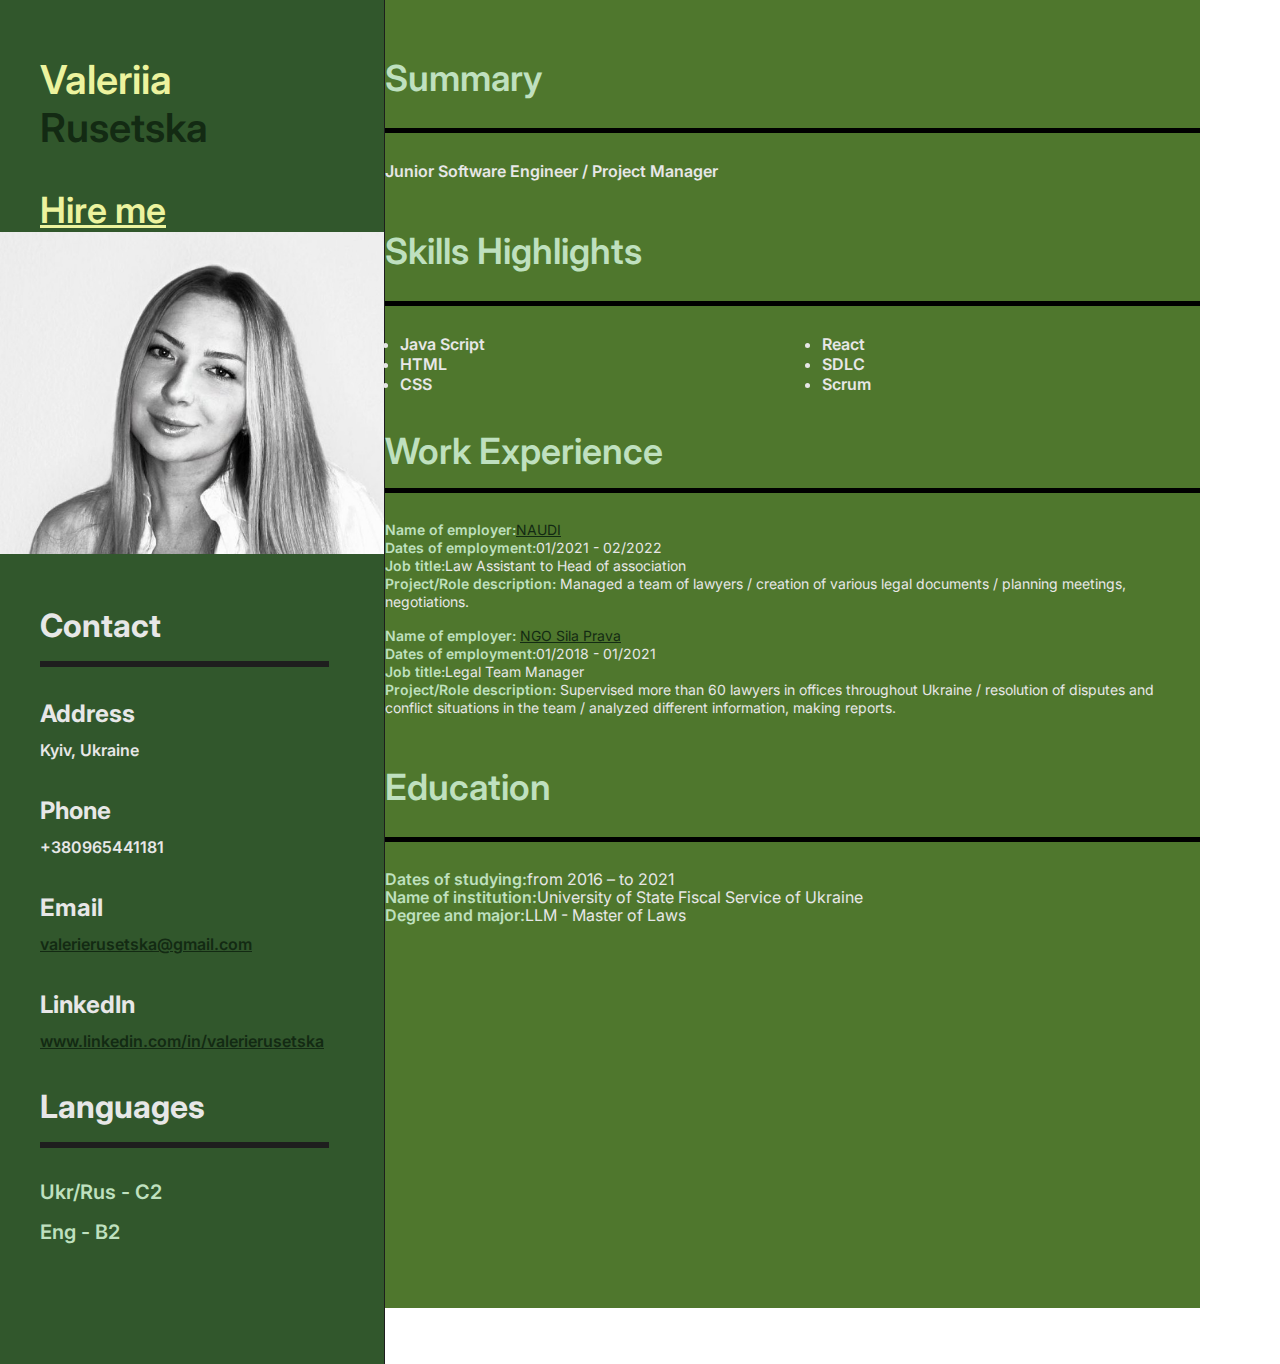
==== CSS_Grid/index.html @ c19965cb "Added new theme" ====
<!DOCTYPE html>
<html lang="en">

<head>
    <meta charset="UTF-8">
    <meta http-equiv="X-UA-Compatible" content="IE=edge">
    <meta name="viewport" content="width=device-width, initial-scale=1.0">
    <title>CV</title>
    <link rel="stylesheet" href="./styles.css">
    <link rel="stylesheet" href="./my-theme.css">
    <link rel="preconnect" href="https://fonts.googleapis.com">
    <link rel="preconnect" href="https://fonts.gstatic.com" crossorigin>
    <link href="https://fonts.googleapis.com/css2?family=Inter:wght@400;600&display=swap" rel="stylesheet">
</head>

<!--Зараз пiдключена моя тема-->
<body class="my-theme">
    <main class="main">
        <section class="fixed-position">
            <div class="personal-info">
                <div class="name padding-left">
                    Valeriia <p class="surname">Rusetska</p>
                </div>
                <div class="padding-left">
                    <a href="./hire-me.html" class="link-HireMe">Hire me</a>
                </div>
                <div class="main-photo">
                    <img src="./photo.jpg" alt="main photo">
                </div>
                <div class="contact padding-left">
                    <h2 class="title_personalInfo">
                        Contact
                    </h2>
                    <div class="content-contact">
                        <div class="content-contact-container">
                            <h3 class="title-content-contact">Address</h1>
                                <p class="text-content-contact">Kyiv, Ukraine</p>
                        </div>
                        <div class="content-contact-container">
                            <h3 class="title-content-contact">Phone</h1>
                                <p class="text-content-contact">+380965441181</p>
                        </div>
                        <div class="content-contact-container">
                            <h3 class="title-content-contact">Email</h1>
                                <a href="mailto: valerierusetska@gmail.com"
                                    class="text-content-contact link">valerierusetska@gmail.com</a>
                        </div>
                        <div class="content-contact-container">
                            <h3 class="title-content-contact">LinkedIn</h1>
                                <a href="https://www.linkedin.com/in/valerierusetska/"
                                    class="text-content-contact link">www.linkedin.com/in/valerierusetska</a>
                        </div>
                    </div>
                </div>
                <div class="languages padding-left">
                    <h2 class="title_personalInfo">
                        Languages
                    </h2>
                    <div class="content-languages">
                        <p class="text-content-languages">Ukr/Rus - C2</p>
                        <p class="text-content-languages">Eng - B2</p>
                    </div>
                </div>
            </div>
        </section>
        <section class="work-info">
            <div class="summary flexGap">
                <h2 class="title-workInfo">Summary</h2>
                <p class="text-workInfo">Junior Software Engineer / Project Manager</p>
            </div>
            <div class="skills flexGap">
                <h2 class="title-workInfo">Skills Highlights</h2>
                <div class="skills-list text-workInfo">
                    <ul class="skills-list-container">
                        <li>Java Script</li>
                        <li>HTML</li>
                        <li>CSS</li>
                    </ul>
                    <ul class="skills-list-container">
                        <li>React</li>
                        <li>SDLC</li>
                        <li>Scrum</li>
                    </ul>
                </div>
            </div>
            <div class="experience flexGap">
                <h2 class="title-workInfo">Work Experience</h2>
                <div class="content-experience">
                    <p class="text-content-experience small-text"><span class="boldText text-content-experience">Name of
                        employer:</span><a href="https://naudi.org.ua/en/" class="link">NAUDI</a> <br />
                    <span class="boldText text-content-experience">Dates of employment:</span>01/2021 -
                    02/2022<br />
                    <span class="boldText text-content-experience">Job title:</span>Law Assistant to Head of
                    association<br />
                    <span class="boldText text-content-experience">Project/Role description:</span> Managed a team
                    of lawyers / creation of various legal documents / planning meetings, negotiations.
                </p>
                <p class="text-content-experience small-text"><span class="boldText text-content-experience">Name of
                        employer:</span> <a href="https://sila-prava.org/uk/" class="link">NGO Sila Prava</a> <br />
                    <span class="boldText text-content-experience">Dates of employment:</span>01/2018 -
                    01/2021<br />
                    <span class="boldText text-content-experience">Job title:</span>Legal Team Manager <br />
                    <span class="boldText text-content-experience">Project/Role description:</span> Supervised more
                    than 60 lawyers in offices throughout Ukraine / resolution of disputes and conflict situations
                    in the team / analyzed different information, making reports.
                    </p>
                </div>
            </div>
            <div class="education flexGap">
                <h2 class="title-workInfo">Education</h2>
                <p class="small-text text-education"><span class="boldText text-education">Dates of studying:</span>from
                    2016 – to 2021 <br />
                    <span class="boldText text-education">Name of institution:</span>University of State Fiscal Service
                    of Ukraine <br />
                    <span class="boldText text-education">Degree and major:</span>LLM - Master of Laws <br />
                </p>
            </div>
        </section>
    </main>

</body>

</html>
---- CSS_Grid/styles.css ----
:root{
    /*border*/
    --border-primary: 1px #1E1E1E solid;
    --border-aside: 6px solid #1E1E1E;
    --border-main: 5px solid #000000;
    /*font*/
    --font-weight-bold: 600;
    --font-weight-regular: 400;
    --font-size-xxsmall: 14px;
    --font-size-xsmall: 16px;
    --font-size-small: 20px;
    --font-size-medium: 24px;
    --font-size-large: 32px;
    --font-size-xlarge: 36px;
    --font-size-xxlarge:40px;
    /*text*/
    --line-height-main: 48px;
    --line-height-small: 18px;
    /**/
    --padding-bottom-aside: 36px;
    --margin-text-default: 0;
    --space-main: 4px;
}

.main-theme{
    /*backgrounds*/
    --background-color-aside:#86A3B4;
    --background-color-main: #fff;

    /*text*/
    --color-aside-primary: #fff;
    --color-aside-secondary: #1C2E8C;
    --color-light: #263036;
    --color-main: #1E1E1E;
}

*{
    margin: 0;
    padding: 0;
}

.main{
    width: 100vw;
    font-family: 'Inter', sans-serif;
    display: grid;
    grid-template-columns: 385px 815px;
}

/*.fixed-position{
    font-weight: var(--font-weight-bold);
    background-color: var(--background-color-aside);
}*/

@media screen and (max-width: 550px) {
    .main{
        display: flex;
        flex-direction: column;
        border: none;
    }
    .work-info{
        width: 100%;
    }

    .personal-info{
        width: 100%;
    }
}

@media screen and (min-width: 550px) {
    .personal-info{
        border-right: var(--border-primary);
    }
}

.personal-info{
    padding-top: calc(var(--space-main) * 14);
    font-weight: var(--font-weight-bold);
    background-color: var(--background-color-aside);
    height: 100%;
}

.padding-left{
    padding-left: calc(var(--space-main) * 10);
}

.padding-workInfo{
    padding: 0 calc(var(--space-main) * 10); 
}

.name{
    font-size: var(--font-size-xxlarge);
    color: var(--color-aside-primary);
    line-height: var(--line-height-main);
    padding-bottom: var(--padding-bottom-aside);
}

.surname{
    color: var(--color-aside-secondary);
    margin: var(--margin-text-default);
}

.link-HireMe{
    font-size: var(--font-size-xlarge);
    color: var(--color-aside-primary);
}

.link-HireMe:visited{
    color: var(--color-aside-secondary);
}

.link-HireMe:hover{
    text-decoration: none;
}

.main-photo img{
    width: 100%;
}

.contact{
    color: var(--color-light);
    padding-top: calc(var(--space-main) * 12);
    padding-bottom: var(--padding-bottom-aside);
}

.title_personalInfo{
    font-size: var(--font-size-large);
    border-bottom: var(--border-aside);
    width: 289px;
    padding-bottom: calc(var(--space-main) * 4);
    margin: var(--margin-text-default);
    color: var(--color-light);
}

.content-contact{
    display: flex;
    flex-direction: column;
    gap: calc(var(--space-main) * 9);
    padding-top: calc(var(--space-main) * 8);
}

.content-contact-container{
    display: flex;
    flex-direction: column;
    gap: calc(var(--space-main) * 3);
}

.title-content-contact{
    margin: var(--margin-text-default);
    font-size: var(--font-size-medium);
}

.text-content-contact{
    font-size: var(--font-size-xsmall);
    margin: var(--margin-text-default);
}

.link{
    color: var(--color-aside-secondary);
}

.content-languages{
    display: flex;
    flex-direction: column;
    gap: calc(var(--space-main) * 4);
    padding-top: calc(var(--space-main) * 8);
    padding-bottom: calc(var(--space-main)*16);
}

.text-content-languages{
    margin: var(--margin-text-default);
    font-size: var(--font-size-small);
    color: var(--color-main);
}

.work-info{
    background-color: var(--background-color-main);
    display: flex;
    flex-direction: column;
    gap: calc(var(--space-main) * 12);
}

.title-workInfo{
    padding-right: calc(var(--space-main)*25);
    font-weight: var(--font-weight-bold);
    font-size: var(--font-size-xlarge);
    color: var(--color-main);
    border-bottom: var(--border-main);
    padding-bottom: calc(var(--space-main) * 7);
    margin: var(--margin-text-default);
}

.text-workInfo{
    margin: var(--margin-text-default);
    color: var(--color-light);
    font-weight: var(--font-weight-bold);
    font-size: var(--font-size-xsmall);
}

.flexGap{
    display: flex;
    flex-direction: column;
    gap: calc(var(--space-main) * 7);
}

.summary{
    padding-top: calc(var(--space-main) * 14) ;
}

.skills-list{
    display: flex;
    flex-direction: row;
    gap: calc(var(--space-main) * 7);
}

.skills-list-container{
    width: 50%;
    padding-left: 15px;
}

.experience{
    font-size: var(--font-size-xxsmall);
    line-height: var(--line-height-small);
}

.content-experience{
    display: flex;
    flex-direction: column;
    gap: calc(var(--space-main) * 4);
}

.small-text{
    font-weight: var(--font-weight-regular);
    color: var(--color-light);
}

.boldText{
    font-weight: var(--font-weight-bold);
    color: var(--color-main);
}

.education{
    padding-bottom: calc(var(--space-main) * 10) ;
}

.text-education{
    font-size: var(--font-size-xsmall);
    line-height: var(--line-height-small);
}

/*Hireme styles*/

.HireMe-main{
    max-width: 1024px;
    font-family: 'IBM Plex Sans', sans-serif;
    height: 708px;
    position: absolute;
    left: 50%;
    top: 50%;
    transform: translate(-50%, -50%);
}

input,
textarea,
select{
    appearance: none;
    background-color: transparent;
    margin: 0;
    padding: 0;
    border: none;
}

.table-HireMe{
    border-spacing: 0px;
    border-collapse: collapse;
}

.table-HireMe td,
.table-HireMe th{
    border: 1px #000 solid;
    padding: 10px 10px;
    text-align: center;
}

.table-HireMe th{
    font-weight: bold;
}

.fieldset-HireMeInfo{
    display: flex;
    flex-direction: column;
    gap: 20px;
    font-weight: 400;
    font-size: 16px;
    color: #6F7482;
    letter-spacing: 0.01em;
}

legend{
    color: #000;
}

.fieldset-HireMeInfo div{
    display: flex;
    flex-direction: column;
    gap: 2px;
}

.form-field{
    background-color: #F8FAFC;
    border-radius: 4px;
    width: 460px;
    border: none;
    padding: 12px 12px;
}

.form-field{
    color: #3B4256;
    font-weight: 400;
    font-size: 16px;
    line-height: 150%;
    border: none;
    outline: none;
}

.form-field.email-input,
.form-field.WorkType{
    letter-spacing: 0.01em;
}

.form-field.WorkType{
    width: 484px;
}

.form-field:focus{
    border: 1px solid #0048D9;
}

.email-input:invalid{
    border: 1px solid #ED0131;
}

.email-input:valid{
    border:1px solid #0E6245;
}

.error,
.success{
    display: none;
    font-size: 12px;
    margin: 0 0;
    padding-top: 2px;
}

.error{
    color: #ED0131;
}

.email-input:invalid + .error{
    display: block;
}

.email-input:valid + .success{
    display: block;
}

.red-symbol{
    color: red;
}


.form-field::placeholder{
    color: #B8BCCA;
}

.description-textarea{
    min-height: 140px;
}

.WorkType{
    background: url(./mdi_arrow_drop_down.svg) no-repeat center right 24px;
    background-color: #F8FAFC;
}

.HireMeButton{
    padding: 12px 16px;
    border-radius: 6px;
    color: #FFFFFF;
    font-weight: 500;
    font-size: 18px;
    cursor: pointer;
}

.HireMeButton:enabled{
    background-color: #0048D9;
}

.HireMeButton:hover{
    background-color: #002266;
}

.HireMeButton:disabled{
    background-color: #84a9f3;
}
---- CSS_Grid/my-theme.css ----
.my-theme{
    /*backgrounds*/
    --background-color-aside:#31572C;
    --background-color-main: #4F772D;

    /*text*/
    --color-aside-primary: #ECF39E;
    --color-aside-secondary: #132A13;
    --color-light: #e7e7e7;
    --color-main: #bfe0bf;
}
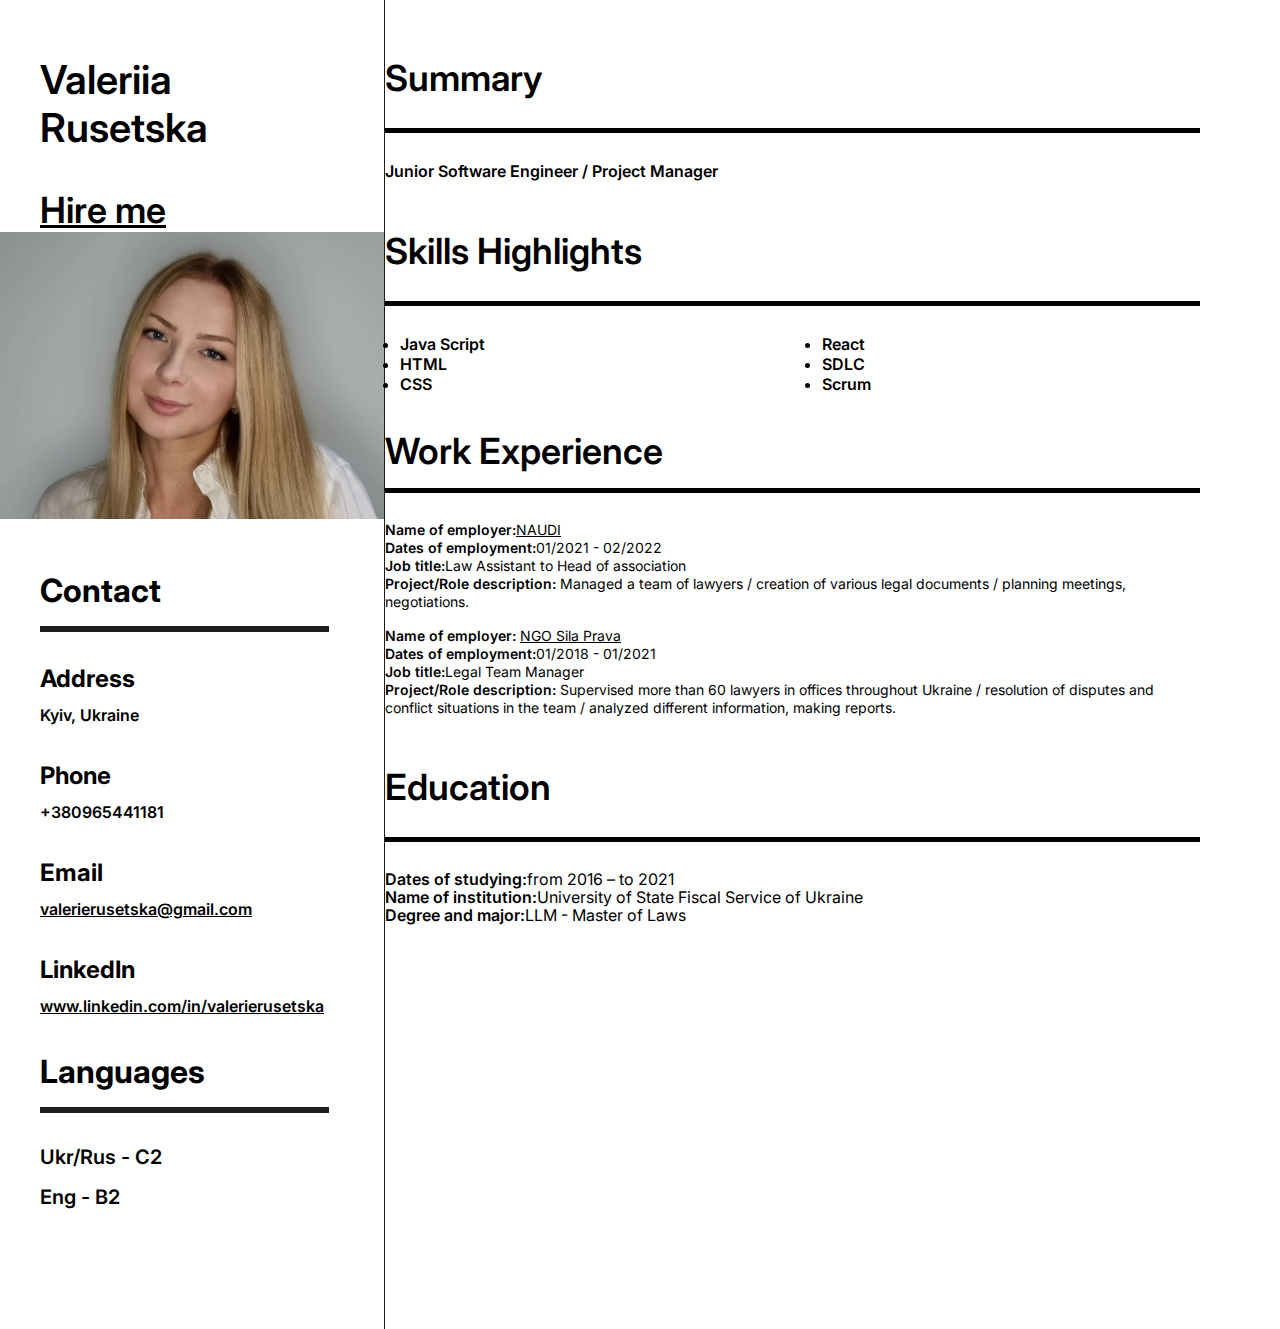
==== commit 00db75fe: "Position has added" ====
--- a/CSS_Grid/index.html
+++ b/CSS_Grid/index.html
@@ -7,14 +7,12 @@
     <meta name="viewport" content="width=device-width, initial-scale=1.0">
     <title>CV</title>
     <link rel="stylesheet" href="./styles.css">
-    <link rel="stylesheet" href="./my-theme.css">
     <link rel="preconnect" href="https://fonts.googleapis.com">
     <link rel="preconnect" href="https://fonts.gstatic.com" crossorigin>
     <link href="https://fonts.googleapis.com/css2?family=Inter:wght@400;600&display=swap" rel="stylesheet">
 </head>
 
-<!--Зараз пiдключена моя тема-->
-<body class="my-theme">
+<body>
     <main class="main">
         <section class="fixed-position">
             <div class="personal-info">
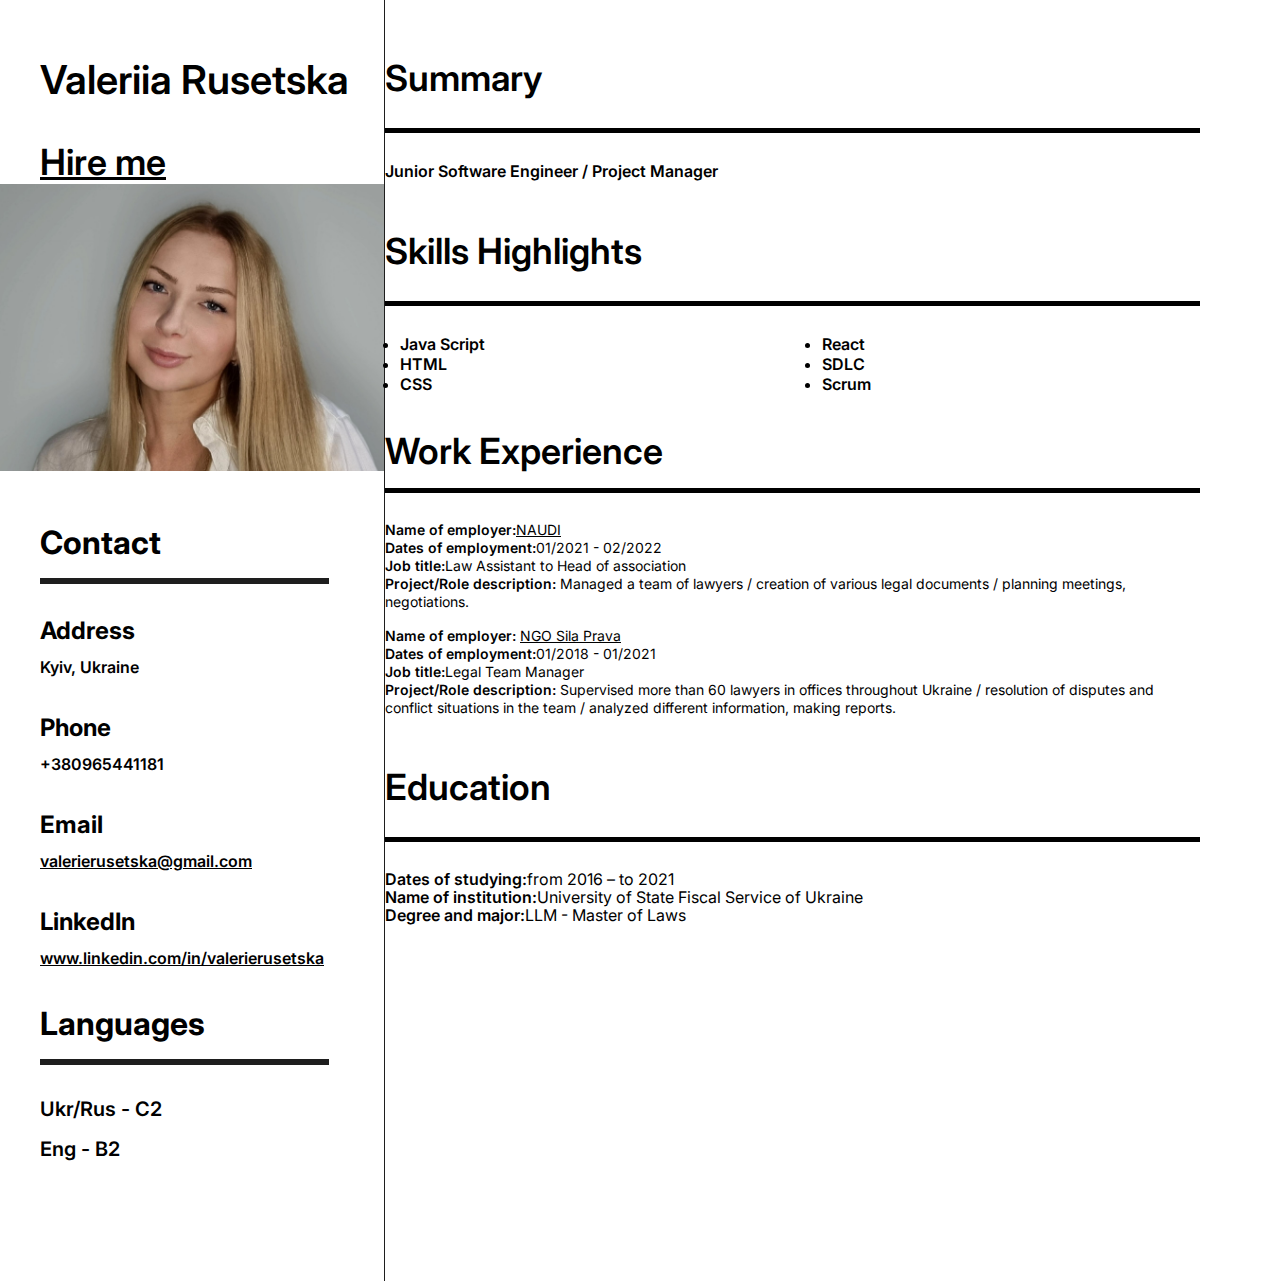
==== commit 4960f2c4: "Styles for HireMe have added" ====
--- a/CSS_Grid/index.html
+++ b/CSS_Grid/index.html
@@ -1,6 +1,5 @@
 <!DOCTYPE html>
 <html lang="en">
-
 <head>
     <meta charset="UTF-8">
     <meta http-equiv="X-UA-Compatible" content="IE=edge">
@@ -11,53 +10,48 @@
     <link rel="preconnect" href="https://fonts.gstatic.com" crossorigin>
     <link href="https://fonts.googleapis.com/css2?family=Inter:wght@400;600&display=swap" rel="stylesheet">
 </head>
-
 <body>
     <main class="main">
-        <section class="fixed-position">
-            <div class="personal-info">
-                <div class="name padding-left">
-                    Valeriia <p class="surname">Rusetska</p>
-                </div>
-                <div class="padding-left">
-                    <a href="./hire-me.html" class="link-HireMe">Hire me</a>
-                </div>
-                <div class="main-photo">
-                    <img src="./photo.jpg" alt="main photo">
-                </div>
-                <div class="contact padding-left">
-                    <h2 class="title_personalInfo">
-                        Contact
-                    </h2>
-                    <div class="content-contact">
-                        <div class="content-contact-container">
-                            <h3 class="title-content-contact">Address</h1>
-                                <p class="text-content-contact">Kyiv, Ukraine</p>
-                        </div>
-                        <div class="content-contact-container">
-                            <h3 class="title-content-contact">Phone</h1>
-                                <p class="text-content-contact">+380965441181</p>
-                        </div>
-                        <div class="content-contact-container">
-                            <h3 class="title-content-contact">Email</h1>
-                                <a href="mailto: valerierusetska@gmail.com"
-                                    class="text-content-contact link">valerierusetska@gmail.com</a>
-                        </div>
-                        <div class="content-contact-container">
-                            <h3 class="title-content-contact">LinkedIn</h1>
-                                <a href="https://www.linkedin.com/in/valerierusetska/"
-                                    class="text-content-contact link">www.linkedin.com/in/valerierusetska</a>
-                        </div>
+        <section class="personal-info">
+            <div class="name padding-left">
+                Valeriia <span class="surname">Rusetska</span>
+            </div>
+            <div class="padding-left">
+                <a href="./HireMe.html" class="link-HireMe">Hire me</a>
+            </div>
+            <div class="main-photo">
+                <img src="./photo.jpg" alt="main photo">
+            </div>
+            <div class="contact padding-left">
+                <h2 class="title_personalInfo">
+                    Contact
+                </h2>
+                <div class="content-contact">
+                    <div class="content-contact-container">
+                        <h3 class="title-content-contact">Address</h1>
+                        <p class="text-content-contact">Kyiv, Ukraine</p>
+                    </div>
+                    <div class="content-contact-container">
+                        <h3 class="title-content-contact">Phone</h1>
+                        <p class="text-content-contact">+380965441181</p>
+                    </div>
+                    <div class="content-contact-container">
+                        <h3 class="title-content-contact">Email</h1>
+                        <a href="mailto: valerierusetska@gmail.com" class="text-content-contact link">valerierusetska@gmail.com</a>
+                    </div>
+                    <div class="content-contact-container">
+                        <h3 class="title-content-contact">LinkedIn</h1>
+                        <a href="https://www.linkedin.com/in/valerierusetska/" class="text-content-contact link">www.linkedin.com/in/valerierusetska</a>
                     </div>
                 </div>
-                <div class="languages padding-left">
-                    <h2 class="title_personalInfo">
-                        Languages
-                    </h2>
-                    <div class="content-languages">
-                        <p class="text-content-languages">Ukr/Rus - C2</p>
-                        <p class="text-content-languages">Eng - B2</p>
-                    </div>
+            </div>
+            <div class="languages padding-left">
+                <h2 class="title_personalInfo">
+                    Languages
+                </h2>
+                <div class="content-languages">
+                    <p class="text-content-languages">Ukr/Rus - C2</p>
+                    <p class="text-content-languages">Eng - B2</p>
                 </div>
             </div>
         </section>
@@ -84,38 +78,27 @@
             <div class="experience flexGap">
                 <h2 class="title-workInfo">Work Experience</h2>
                 <div class="content-experience">
-                    <p class="text-content-experience small-text"><span class="boldText text-content-experience">Name of
-                        employer:</span><a href="https://naudi.org.ua/en/" class="link">NAUDI</a> <br />
-                    <span class="boldText text-content-experience">Dates of employment:</span>01/2021 -
-                    02/2022<br />
-                    <span class="boldText text-content-experience">Job title:</span>Law Assistant to Head of
-                    association<br />
-                    <span class="boldText text-content-experience">Project/Role description:</span> Managed a team
-                    of lawyers / creation of various legal documents / planning meetings, negotiations.
-                </p>
-                <p class="text-content-experience small-text"><span class="boldText text-content-experience">Name of
-                        employer:</span> <a href="https://sila-prava.org/uk/" class="link">NGO Sila Prava</a> <br />
-                    <span class="boldText text-content-experience">Dates of employment:</span>01/2018 -
-                    01/2021<br />
-                    <span class="boldText text-content-experience">Job title:</span>Legal Team Manager <br />
-                    <span class="boldText text-content-experience">Project/Role description:</span> Supervised more
-                    than 60 lawyers in offices throughout Ukraine / resolution of disputes and conflict situations
-                    in the team / analyzed different information, making reports.
+                    <p class="text-content-experience small-text"><span class="boldText text-content-experience">Name of employer:</span><a href="https://naudi.org.ua/en/" class="link">NAUDI</a> <br/>
+                        <span class="boldText text-content-experience">Dates of employment:</span>01/2021 - 02/2022<br/>
+                        <span class="boldText text-content-experience">Job title:</span>Law Assistant to Head of association<br/>
+                        <span class="boldText text-content-experience">Project/Role description:</span> Managed a team of lawyers / creation of various legal documents / planning meetings, negotiations.
+                    </p>
+                    <p class="text-content-experience small-text"><span class="boldText text-content-experience">Name of employer:</span> <a href="https://sila-prava.org/uk/"  class="link">NGO Sila Prava</a> <br/>
+                        <span class="boldText text-content-experience">Dates of employment:</span>01/2018 - 01/2021<br/>
+                        <span class="boldText text-content-experience">Job title:</span>Legal Team Manager <br/>
+                        <span class="boldText text-content-experience">Project/Role description:</span> Supervised more than 60 lawyers in offices throughout Ukraine / resolution of disputes and conflict situations in the team / analyzed different information, making reports.
                     </p>
                 </div>
             </div>
             <div class="education flexGap">
                 <h2 class="title-workInfo">Education</h2>
-                <p class="small-text text-education"><span class="boldText text-education">Dates of studying:</span>from
-                    2016 – to 2021 <br />
-                    <span class="boldText text-education">Name of institution:</span>University of State Fiscal Service
-                    of Ukraine <br />
-                    <span class="boldText text-education">Degree and major:</span>LLM - Master of Laws <br />
-                </p>
+                    <p class="small-text text-education"><span class="boldText text-education">Dates of studying:</span>from 2016 – to 2021 <br/>
+                        <span class="boldText text-education">Name of institution:</span>University of State Fiscal Service of Ukraine <br/>
+                        <span class="boldText text-education">Degree and major:</span>LLM - Master of Laws <br/>
+                    </p>
             </div>
         </section>
     </main>
-
+    
 </body>
-
 </html>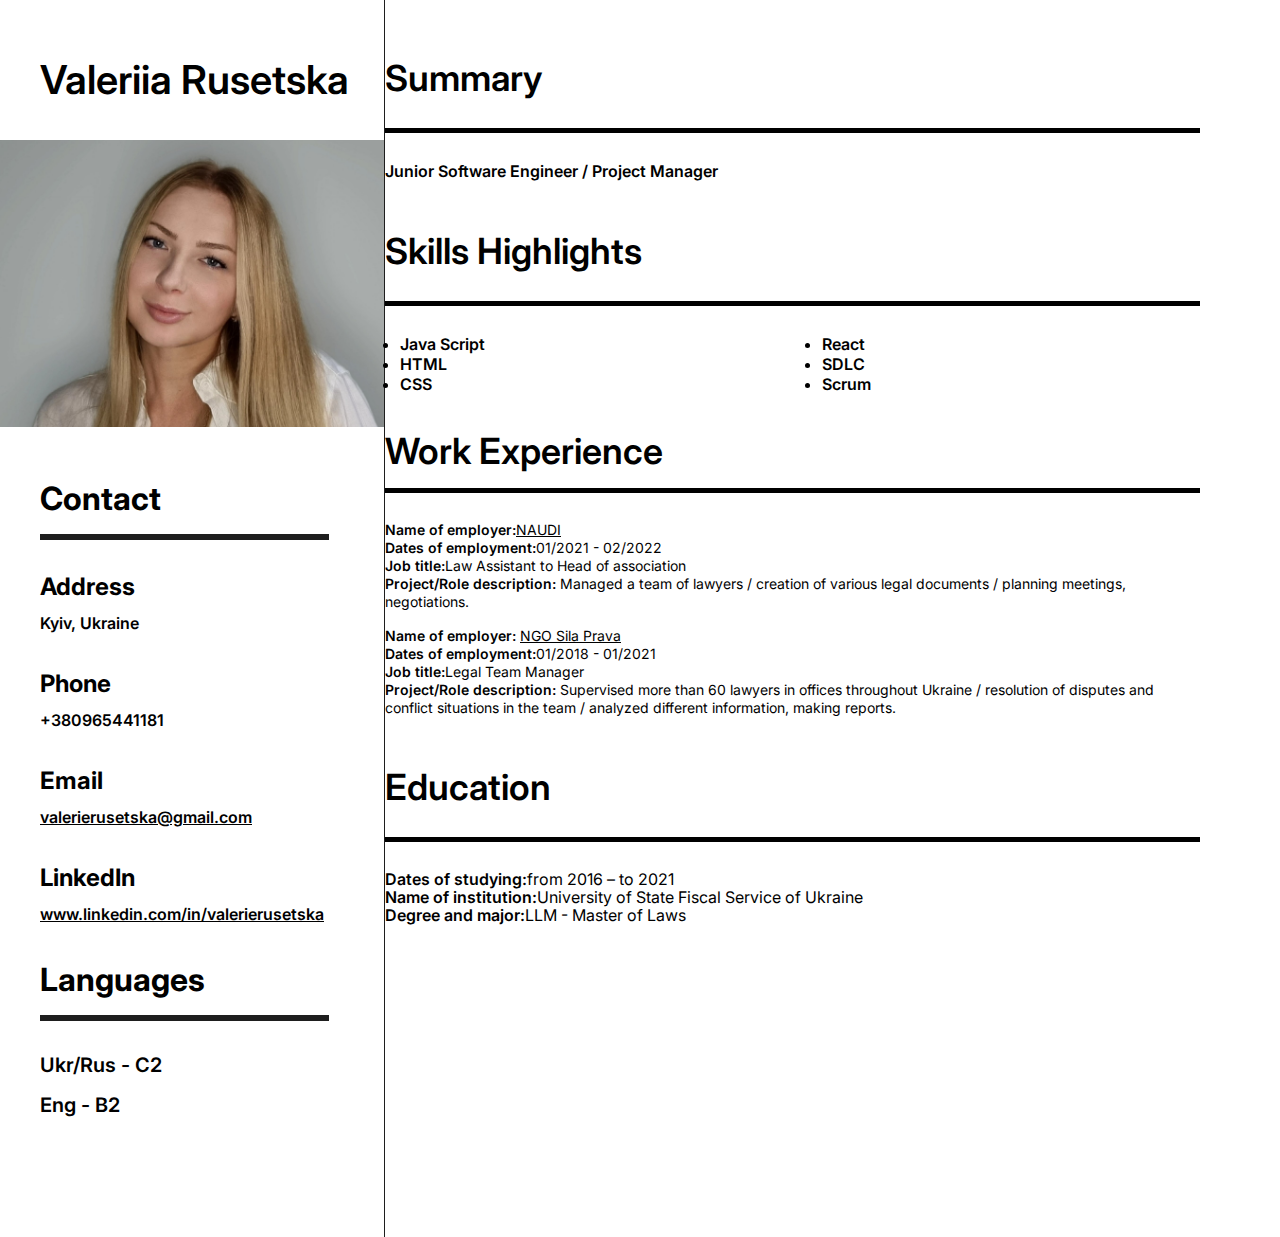
==== commit 0489a5c3: "Second commit" ====
--- a/CSS_Grid/index.html
+++ b/CSS_Grid/index.html
@@ -15,9 +15,6 @@
         <section class="personal-info">
             <div class="name padding-left">
                 Valeriia <span class="surname">Rusetska</span>
-            </div>
-            <div class="padding-left">
-                <a href="./HireMe.html" class="link-HireMe">Hire me</a>
             </div>
             <div class="main-photo">
                 <img src="./photo.jpg" alt="main photo">
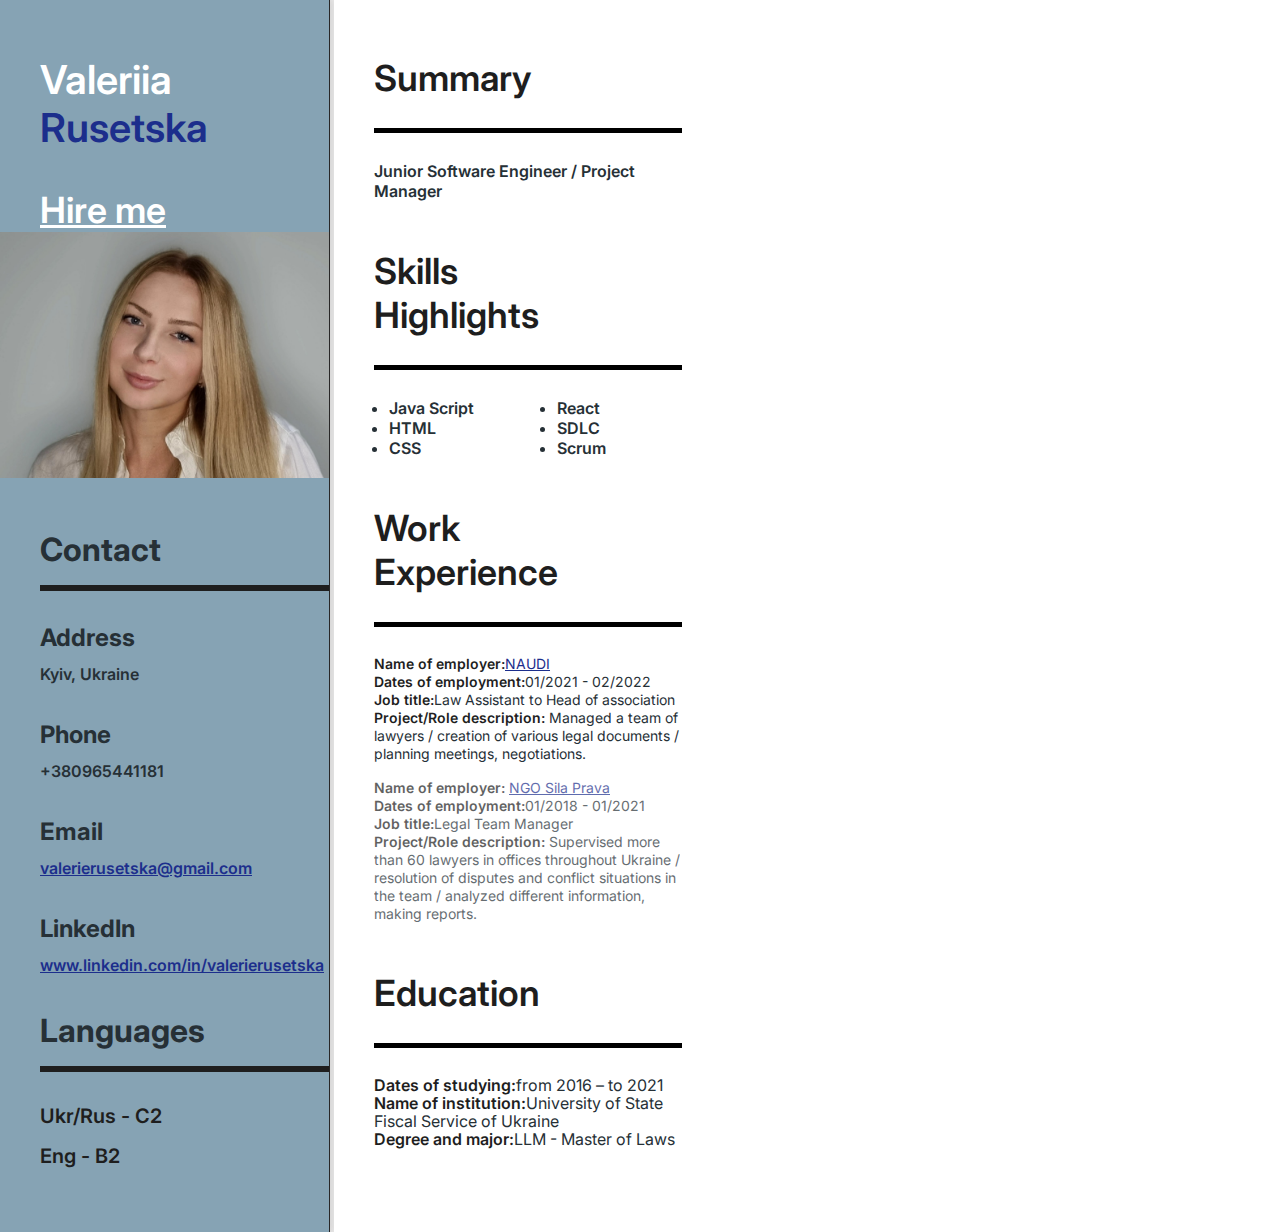
==== commit 2d5ab4be: "Shadow has added" ====
--- a/CSS_Grid/index.html
+++ b/CSS_Grid/index.html
@@ -1,63 +1,73 @@
 <!DOCTYPE html>
 <html lang="en">
+
 <head>
     <meta charset="UTF-8">
     <meta http-equiv="X-UA-Compatible" content="IE=edge">
     <meta name="viewport" content="width=device-width, initial-scale=1.0">
     <title>CV</title>
     <link rel="stylesheet" href="./styles.css">
+    <link rel="stylesheet" href="./my-theme.css">
     <link rel="preconnect" href="https://fonts.googleapis.com">
     <link rel="preconnect" href="https://fonts.gstatic.com" crossorigin>
     <link href="https://fonts.googleapis.com/css2?family=Inter:wght@400;600&display=swap" rel="stylesheet">
 </head>
-<body>
+
+<body class="main-theme">
     <main class="main">
         <section class="personal-info">
-            <div class="name padding-left">
-                Valeriia <span class="surname">Rusetska</span>
-            </div>
-            <div class="main-photo">
-                <img src="./photo.jpg" alt="main photo">
-            </div>
-            <div class="contact padding-left">
-                <h2 class="title_personalInfo">
-                    Contact
-                </h2>
-                <div class="content-contact">
-                    <div class="content-contact-container">
-                        <h3 class="title-content-contact">Address</h1>
-                        <p class="text-content-contact">Kyiv, Ukraine</p>
-                    </div>
-                    <div class="content-contact-container">
-                        <h3 class="title-content-contact">Phone</h1>
-                        <p class="text-content-contact">+380965441181</p>
-                    </div>
-                    <div class="content-contact-container">
-                        <h3 class="title-content-contact">Email</h1>
-                        <a href="mailto: valerierusetska@gmail.com" class="text-content-contact link">valerierusetska@gmail.com</a>
-                    </div>
-                    <div class="content-contact-container">
-                        <h3 class="title-content-contact">LinkedIn</h1>
-                        <a href="https://www.linkedin.com/in/valerierusetska/" class="text-content-contact link">www.linkedin.com/in/valerierusetska</a>
+            <div class="box-shadow">
+                <div class="name padding-left">
+                    Valeriia <p class="surname">Rusetska</p>
+                </div>
+                <div class="padding-left">
+                    <a href="./hire-me.html" class="link-HireMe">Hire me</a>
+                </div>
+                <div class="main-photo">
+                    <img src="./photo.jpg" alt="main photo" class="image-main-photo">
+                </div>
+                <div class="contact padding-left">
+                    <h2 class="title_personalInfo">
+                        Contact
+                    </h2>
+                    <div class="content-contact">
+                        <div class="content-contact-container">
+                            <h3 class="title-content-contact">Address</h1>
+                                <p class="text-content-contact">Kyiv, Ukraine</p>
+                        </div>
+                        <div class="content-contact-container">
+                            <h3 class="title-content-contact">Phone</h1>
+                                <p class="text-content-contact">+380965441181</p>
+                        </div>
+                        <div class="content-contact-container">
+                            <h3 class="title-content-contact">Email</h1>
+                                <a href="mailto: valerierusetska@gmail.com"
+                                    class="text-content-contact link">valerierusetska@gmail.com</a>
+                        </div>
+                        <div class="content-contact-container">
+                            <h3 class="title-content-contact">LinkedIn</h1>
+                                <a href="https://www.linkedin.com/in/valerierusetska/"
+                                    class="text-content-contact link">www.linkedin.com/in/valerierusetska</a>
+                        </div>
                     </div>
                 </div>
-            </div>
-            <div class="languages padding-left">
-                <h2 class="title_personalInfo">
-                    Languages
-                </h2>
-                <div class="content-languages">
-                    <p class="text-content-languages">Ukr/Rus - C2</p>
-                    <p class="text-content-languages">Eng - B2</p>
+                <div class="languages padding-left">
+                    <h2 class="title_personalInfo">
+                        Languages
+                    </h2>
+                    <div class="content-languages">
+                        <p class="text-content-languages">Ukr/Rus - C2</p>
+                        <p class="text-content-languages">Eng - B2</p>
+                    </div>
                 </div>
             </div>
         </section>
         <section class="work-info">
-            <div class="summary flexGap">
+            <div class="summary flexGap padding-workInfo">
                 <h2 class="title-workInfo">Summary</h2>
                 <p class="text-workInfo">Junior Software Engineer / Project Manager</p>
             </div>
-            <div class="skills flexGap">
+            <div class="skills flexGap padding-workInfo">
                 <h2 class="title-workInfo">Skills Highlights</h2>
                 <div class="skills-list text-workInfo">
                     <ul class="skills-list-container">
@@ -72,30 +82,42 @@
                     </ul>
                 </div>
             </div>
-            <div class="experience flexGap">
+
+            <div class="experience flexGap padding-workInfo">
                 <h2 class="title-workInfo">Work Experience</h2>
                 <div class="content-experience">
-                    <p class="text-content-experience small-text"><span class="boldText text-content-experience">Name of employer:</span><a href="https://naudi.org.ua/en/" class="link">NAUDI</a> <br/>
-                        <span class="boldText text-content-experience">Dates of employment:</span>01/2021 - 02/2022<br/>
-                        <span class="boldText text-content-experience">Job title:</span>Law Assistant to Head of association<br/>
-                        <span class="boldText text-content-experience">Project/Role description:</span> Managed a team of lawyers / creation of various legal documents / planning meetings, negotiations.
+                    <p class="text-content-experience small-text"><span class="boldText text-content-experience">Name of
+                            employer:</span><a href="https://naudi.org.ua/en/" class="link">NAUDI</a> <br />
+                        <span class="boldText text-content-experience">Dates of employment:</span>01/2021 -
+                        02/2022<br />
+                        <span class="boldText text-content-experience">Job title:</span>Law Assistant to Head of
+                        association<br />
+                        <span class="boldText text-content-experience">Project/Role description:</span> Managed a team
+                        of lawyers / creation of various legal documents / planning meetings, negotiations.
                     </p>
-                    <p class="text-content-experience small-text"><span class="boldText text-content-experience">Name of employer:</span> <a href="https://sila-prava.org/uk/"  class="link">NGO Sila Prava</a> <br/>
-                        <span class="boldText text-content-experience">Dates of employment:</span>01/2018 - 01/2021<br/>
-                        <span class="boldText text-content-experience">Job title:</span>Legal Team Manager <br/>
-                        <span class="boldText text-content-experience">Project/Role description:</span> Supervised more than 60 lawyers in offices throughout Ukraine / resolution of disputes and conflict situations in the team / analyzed different information, making reports.
+                    <p class="text-content-experience small-text previous-job"><span class="boldText text-content-experience">Name of
+                            employer:</span> <a href="https://sila-prava.org/uk/" class="link">NGO Sila Prava</a> <br />
+                        <span class="boldText text-content-experience">Dates of employment:</span>01/2018 -
+                        01/2021<br />
+                        <span class="boldText text-content-experience">Job title:</span>Legal Team Manager <br />
+                        <span class="boldText text-content-experience">Project/Role description:</span> Supervised more
+                        than 60 lawyers in offices throughout Ukraine / resolution of disputes and conflict situations
+                        in the team / analyzed different information, making reports.
                     </p>
                 </div>
             </div>
-            <div class="education flexGap">
+            <div class="education flexGap padding-workInfo">
                 <h2 class="title-workInfo">Education</h2>
-                    <p class="small-text text-education"><span class="boldText text-education">Dates of studying:</span>from 2016 – to 2021 <br/>
-                        <span class="boldText text-education">Name of institution:</span>University of State Fiscal Service of Ukraine <br/>
-                        <span class="boldText text-education">Degree and major:</span>LLM - Master of Laws <br/>
-                    </p>
+                <p class="small-text text-education"><span class="boldText text-education">Dates of studying:</span>from
+                    2016 – to 2021 <br />
+                    <span class="boldText text-education">Name of institution:</span>University of State Fiscal Service
+                    of Ukraine <br />
+                    <span class="boldText text-education">Degree and major:</span>LLM - Master of Laws <br />
+                </p>
             </div>
         </section>
     </main>
-    
+
 </body>
+
 </html>--- a/CSS_Grid/styles.css
+++ b/CSS_Grid/styles.css
@@ -43,7 +43,8 @@
     width: 100vw;
     font-family: 'Inter', sans-serif;
     display: grid;
-    grid-template-columns: 385px 815px;
+    grid-template-columns: 1fr 2.1fr 3fr;
+    gap: 4px;
 }
 
 /*.fixed-position{
@@ -70,13 +71,26 @@
     .personal-info{
         border-right: var(--border-primary);
     }
+
+    .box-shadow{
+        box-shadow: 1px 0px 13px 7px rgba(80, 75, 75, 0.25);
+    }
+
+    .image-main-photo:hover{
+        transform: scale(1.5)
+        translate(15%);
+        box-shadow: 2px 2px 5px rgb(92, 69, 219);
+    }
 }
 
 .personal-info{
-    padding-top: calc(var(--space-main) * 14);
     font-weight: var(--font-weight-bold);
     background-color: var(--background-color-aside);
     height: 100%;
+}
+
+.box-shadow{
+    padding-top: calc(var(--space-main) * 14);
 }
 
 .padding-left{
@@ -112,7 +126,7 @@
     text-decoration: none;
 }
 
-.main-photo img{
+.image-main-photo{
     width: 100%;
 }
 
@@ -177,6 +191,7 @@
     display: flex;
     flex-direction: column;
     gap: calc(var(--space-main) * 12);
+   
 }
 
 .title-workInfo{
@@ -187,6 +202,7 @@
     border-bottom: var(--border-main);
     padding-bottom: calc(var(--space-main) * 7);
     margin: var(--margin-text-default);
+    line-height: 44px;
 }
 
 .text-workInfo{
@@ -231,6 +247,14 @@
 .small-text{
     font-weight: var(--font-weight-regular);
     color: var(--color-light);
+}
+
+.previous-job{
+    opacity: 0.7;
+}
+
+.previous-job:hover{
+    opacity: 1;
 }
 
 .boldText{
--- a/CSS_Grid/my-theme.css
+++ b/CSS_Grid/my-theme.css
@@ -0,0 +1,11 @@
+.my-theme{
+    /*backgrounds*/
+    --background-color-aside:#31572C;
+    --background-color-main: #4F772D;
+
+    /*text*/
+    --color-aside-primary: #ECF39E;
+    --color-aside-secondary: #132A13;
+    --color-light: #e7e7e7;
+    --color-main: #bfe0bf;
+}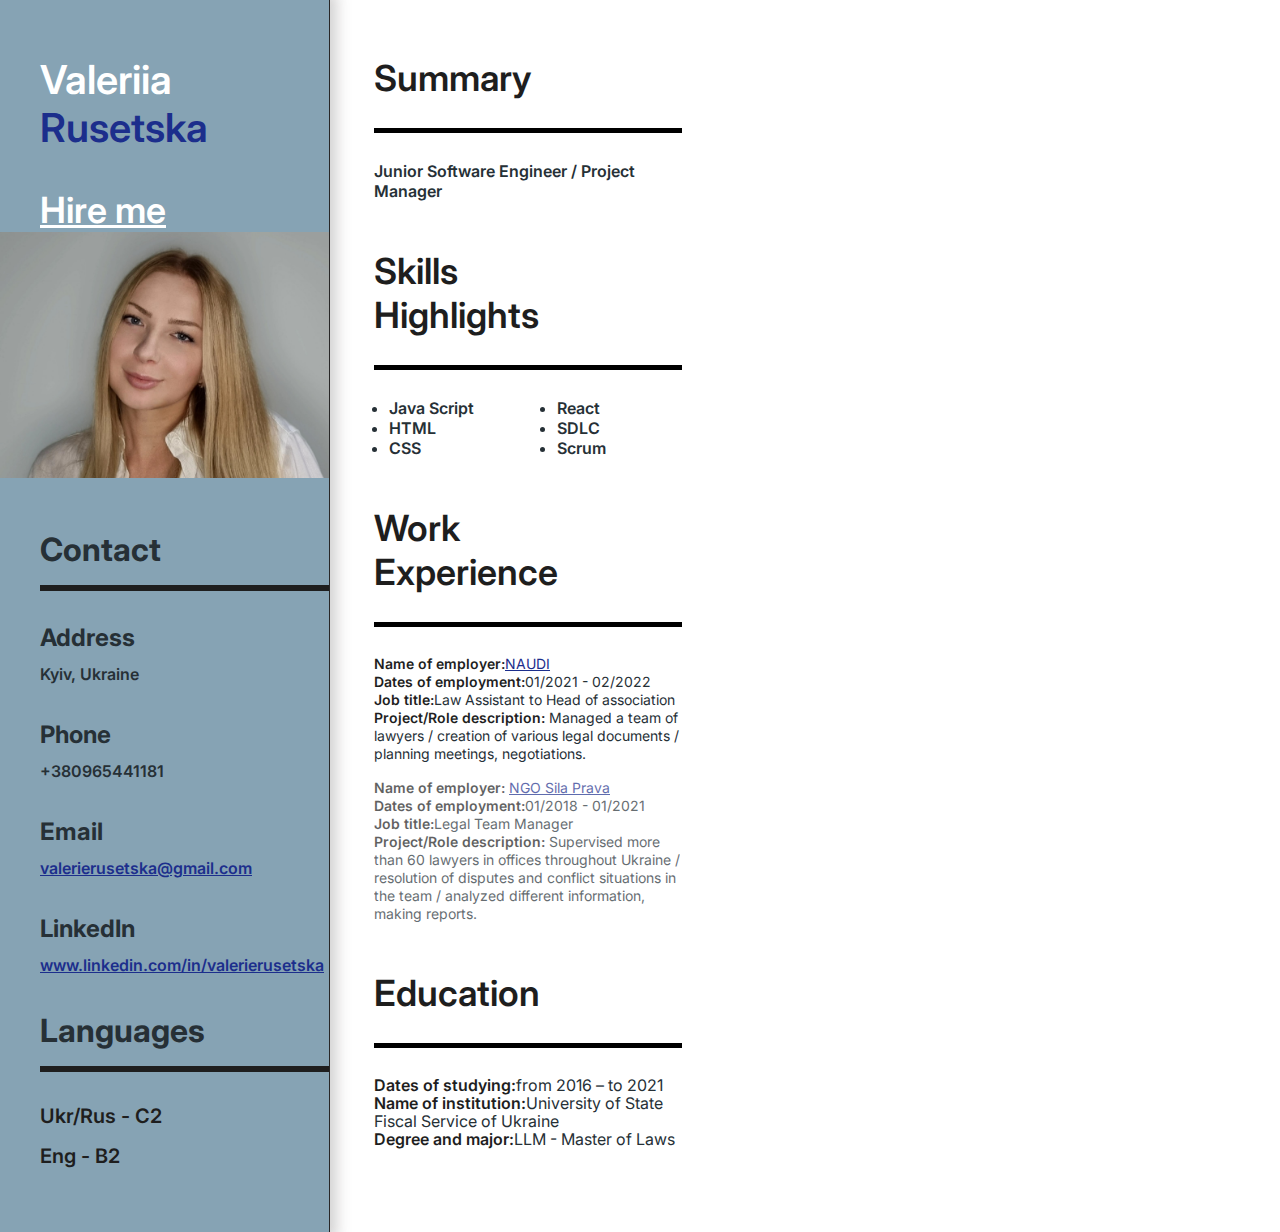
==== commit 03ab311f: "SCSS added" ====
--- a/CSS_Grid/index.html
+++ b/CSS_Grid/index.html
@@ -7,7 +7,6 @@
     <meta name="viewport" content="width=device-width, initial-scale=1.0">
     <title>CV</title>
     <link rel="stylesheet" href="./styles.css">
-    <link rel="stylesheet" href="./my-theme.css">
     <link rel="preconnect" href="https://fonts.googleapis.com">
     <link rel="preconnect" href="https://fonts.gstatic.com" crossorigin>
     <link href="https://fonts.googleapis.com/css2?family=Inter:wght@400;600&display=swap" rel="stylesheet">
--- a/CSS_Grid/styles.css
+++ b/CSS_Grid/styles.css
@@ -53,7 +53,7 @@
 }*/
 
 @media screen and (max-width: 550px) {
-    .main{
+    .CV-main{
         display: flex;
         flex-direction: column;
         border: none;
@@ -77,8 +77,7 @@
     }
 
     .image-main-photo:hover{
-        transform: scale(1.5)
-        translate(15%);
+        width: 110%;
         box-shadow: 2px 2px 5px rgb(92, 69, 219);
     }
 }
@@ -87,6 +86,20 @@
     font-weight: var(--font-weight-bold);
     background-color: var(--background-color-aside);
     height: 100%;
+    animation: slide-mainSection 2s ease-in;
+    z-index: 1;
+}
+
+@keyframes slide-mainSection {
+    from {
+        transform: translateY(20%);
+        opacity: 0;
+    }
+
+    to {
+        transform: translateY(0%);
+        opacity: 1;
+    }
 }
 
 .box-shadow{
@@ -128,6 +141,7 @@
 
 .image-main-photo{
     width: 100%;
+    transition: width 2s;
 }
 
 .contact{
@@ -191,7 +205,7 @@
     display: flex;
     flex-direction: column;
     gap: calc(var(--space-main) * 12);
-   
+    animation: slide-mainSection 2s ease-in .5s;
 }
 
 .title-workInfo{
@@ -254,7 +268,22 @@
 }
 
 .previous-job:hover{
-    opacity: 1;
+    animation: opacityText 5s ease-in-out;
+}
+
+@keyframes opacityText {
+    0% {
+        opacity: 0.7;
+    }
+    25% {
+        opacity: 0.8;
+    }
+    50% {
+        opacity: 0.9;
+    }
+    100% {
+        opacity: 1;
+    }
 }
 
 .boldText{
@@ -281,6 +310,18 @@
     left: 50%;
     top: 50%;
     transform: translate(-50%, -50%);
+    animation: hireMe-animation 1s linear;
+}
+
+@keyframes hireMe-animation {
+    from {
+        scale: 200%;
+        opacity: 0;
+    }
+    to {
+        scale: 100%;
+        opacity: 1;
+    }
 }
 
 input,
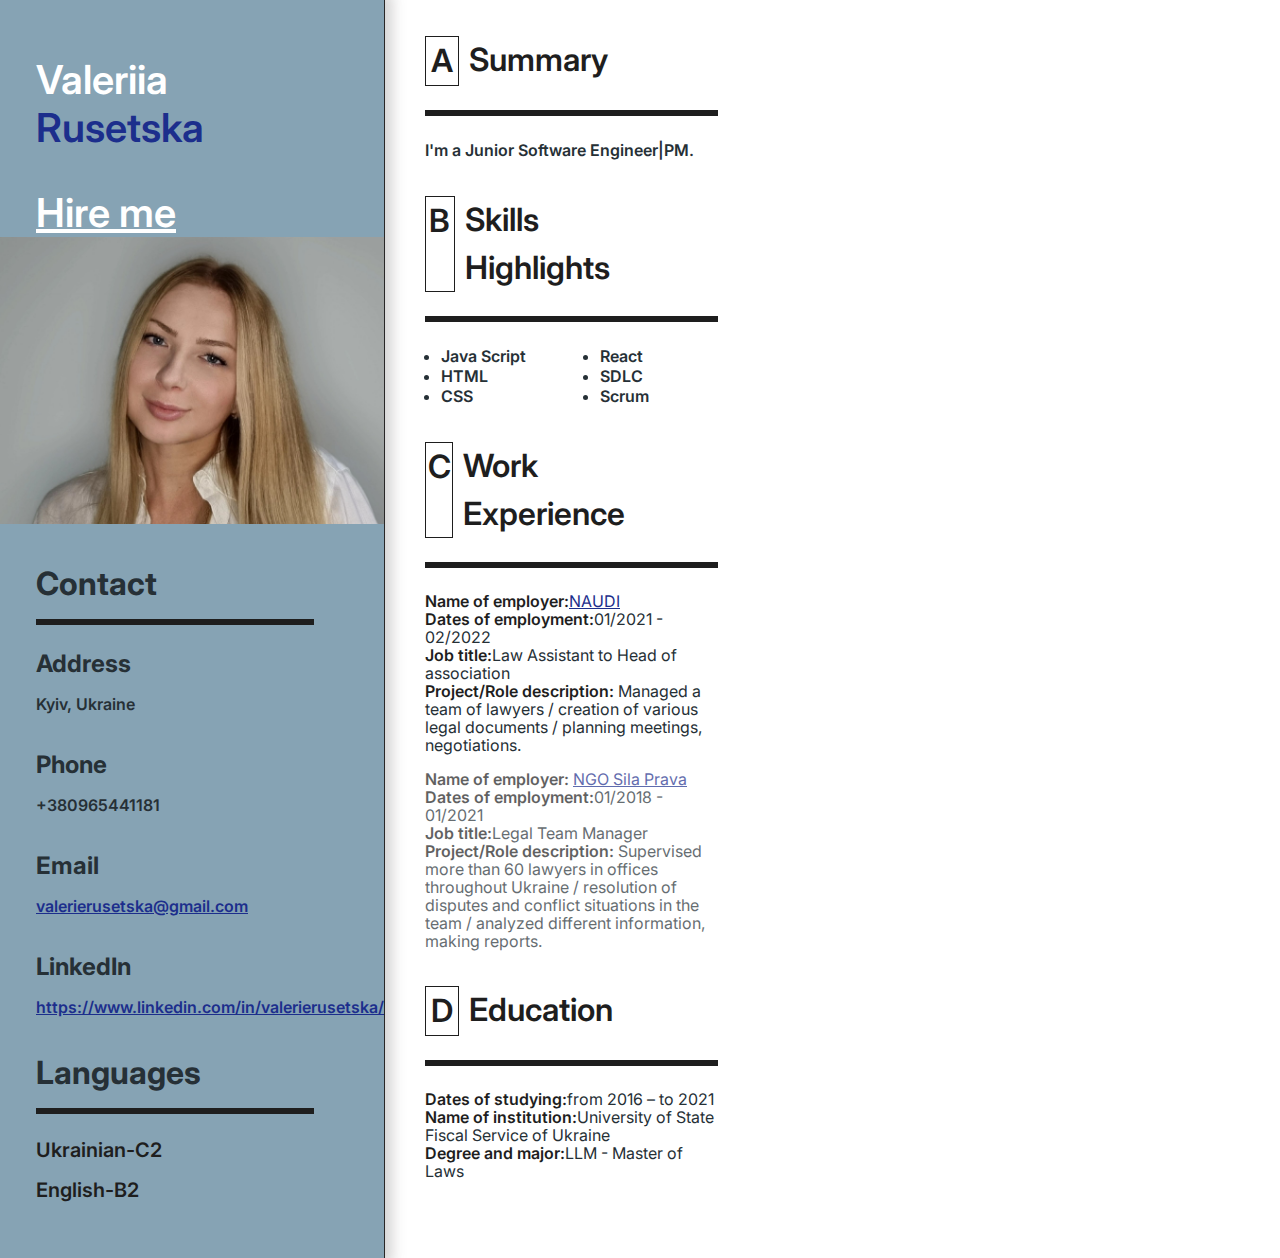
==== commit aa6b0c18: "First commit" ====
--- a/CSS_Grid/index.html
+++ b/CSS_Grid/index.html
@@ -1,6 +1,5 @@
 <!DOCTYPE html>
 <html lang="en">
-
 <head>
     <meta charset="UTF-8">
     <meta http-equiv="X-UA-Compatible" content="IE=edge">
@@ -11,16 +10,15 @@
     <link rel="preconnect" href="https://fonts.gstatic.com" crossorigin>
     <link href="https://fonts.googleapis.com/css2?family=Inter:wght@400;600&display=swap" rel="stylesheet">
 </head>
-
 <body class="main-theme">
-    <main class="main">
+    <main class="CV-main">
         <section class="personal-info">
             <div class="box-shadow">
                 <div class="name padding-left">
                     Valeriia <p class="surname">Rusetska</p>
                 </div>
                 <div class="padding-left">
-                    <a href="./hire-me.html" class="link-HireMe">Hire me</a>
+                    <a href="./Hire-Me.html" class="link-HireMe">Hire me</a>
                 </div>
                 <div class="main-photo">
                     <img src="./photo.jpg" alt="main photo" class="image-main-photo">
@@ -32,21 +30,19 @@
                     <div class="content-contact">
                         <div class="content-contact-container">
                             <h3 class="title-content-contact">Address</h1>
-                                <p class="text-content-contact">Kyiv, Ukraine</p>
+                            <p class="text-content-contact">Kyiv, Ukraine</p>
                         </div>
                         <div class="content-contact-container">
                             <h3 class="title-content-contact">Phone</h1>
-                                <p class="text-content-contact">+380965441181</p>
+                            <p class="text-content-contact">+380965441181</p>
                         </div>
                         <div class="content-contact-container">
                             <h3 class="title-content-contact">Email</h1>
-                                <a href="mailto: valerierusetska@gmail.com"
-                                    class="text-content-contact link">valerierusetska@gmail.com</a>
+                            <a href="mailto: valerierusetska@gmail.com" class="text-content-contact link">valerierusetska@gmail.com</a>
                         </div>
                         <div class="content-contact-container">
                             <h3 class="title-content-contact">LinkedIn</h1>
-                                <a href="https://www.linkedin.com/in/valerierusetska/"
-                                    class="text-content-contact link">www.linkedin.com/in/valerierusetska</a>
+                            <a href="https://www.linkedin.com/in/valerierusetska/" class="text-content-contact link">https://www.linkedin.com/in/valerierusetska/</a>
                         </div>
                     </div>
                 </div>
@@ -55,19 +51,19 @@
                         Languages
                     </h2>
                     <div class="content-languages">
-                        <p class="text-content-languages">Ukr/Rus - C2</p>
-                        <p class="text-content-languages">Eng - B2</p>
+                        <p class="text-content-languages">Ukrainian-C2</p>
+                        <p class="text-content-languages">English-B2</p>
                     </div>
                 </div>
             </div>
         </section>
         <section class="work-info">
-            <div class="summary flexGap padding-workInfo">
-                <h2 class="title-workInfo">Summary</h2>
-                <p class="text-workInfo">Junior Software Engineer / Project Manager</p>
+            <div class="summary flexGap padding-workInfo" id="A-section">
+                <h2 class="title-workInfo"> <span class="nav" id="A-nav">A</span> Summary</h2>
+                <p class="text-workInfo">I'm a Junior Software Engineer|PM.</p>
             </div>
-            <div class="skills flexGap padding-workInfo">
-                <h2 class="title-workInfo">Skills Highlights</h2>
+            <div class="skills flexGap padding-workInfo" id="B-section">
+                <h2 class="title-workInfo"> <span class="nav" id="B-nav">B</span> Skills Highlights</h2>
                 <div class="skills-list text-workInfo">
                     <ul class="skills-list-container">
                         <li>Java Script</li>
@@ -81,42 +77,38 @@
                     </ul>
                 </div>
             </div>
-
-            <div class="experience flexGap padding-workInfo">
-                <h2 class="title-workInfo">Work Experience</h2>
+            <div class="experience flexGap padding-workInfo" id="C-section">
+                <h2 class="title-workInfo"><span class="nav" id="C-nav">C</span> Work Experience</h2>
                 <div class="content-experience">
                     <p class="text-content-experience small-text"><span class="boldText text-content-experience">Name of
-                            employer:</span><a href="https://naudi.org.ua/en/" class="link">NAUDI</a> <br />
-                        <span class="boldText text-content-experience">Dates of employment:</span>01/2021 -
-                        02/2022<br />
-                        <span class="boldText text-content-experience">Job title:</span>Law Assistant to Head of
-                        association<br />
-                        <span class="boldText text-content-experience">Project/Role description:</span> Managed a team
-                        of lawyers / creation of various legal documents / planning meetings, negotiations.
-                    </p>
-                    <p class="text-content-experience small-text previous-job"><span class="boldText text-content-experience">Name of
-                            employer:</span> <a href="https://sila-prava.org/uk/" class="link">NGO Sila Prava</a> <br />
-                        <span class="boldText text-content-experience">Dates of employment:</span>01/2018 -
-                        01/2021<br />
-                        <span class="boldText text-content-experience">Job title:</span>Legal Team Manager <br />
-                        <span class="boldText text-content-experience">Project/Role description:</span> Supervised more
-                        than 60 lawyers in offices throughout Ukraine / resolution of disputes and conflict situations
-                        in the team / analyzed different information, making reports.
+                        employer:</span><a href="https://naudi.org.ua/en/" class="link">NAUDI</a> <br />
+                    <span class="boldText text-content-experience">Dates of employment:</span>01/2021 -
+                    02/2022<br />
+                    <span class="boldText text-content-experience">Job title:</span>Law Assistant to Head of
+                    association<br />
+                    <span class="boldText text-content-experience">Project/Role description:</span> Managed a team
+                    of lawyers / creation of various legal documents / planning meetings, negotiations.
+                </p>
+                <p class="text-content-experience small-text previous-job"><span class="boldText text-content-experience">Name of
+                        employer:</span> <a href="https://sila-prava.org/uk/" class="link">NGO Sila Prava</a> <br />
+                    <span class="boldText text-content-experience">Dates of employment:</span>01/2018 -
+                    01/2021<br />
+                    <span class="boldText text-content-experience">Job title:</span>Legal Team Manager <br />
+                    <span class="boldText text-content-experience">Project/Role description:</span> Supervised more
+                    than 60 lawyers in offices throughout Ukraine / resolution of disputes and conflict situations
+                    in the team / analyzed different information, making reports.
                     </p>
                 </div>
             </div>
-            <div class="education flexGap padding-workInfo">
-                <h2 class="title-workInfo">Education</h2>
-                <p class="small-text text-education"><span class="boldText text-education">Dates of studying:</span>from
-                    2016 – to 2021 <br />
-                    <span class="boldText text-education">Name of institution:</span>University of State Fiscal Service
-                    of Ukraine <br />
-                    <span class="boldText text-education">Degree and major:</span>LLM - Master of Laws <br />
-                </p>
+            <div class="education flexGap padding-workInfo" id="D-section">
+                <h2 class="title-workInfo"><span class="nav" id="D-nav">D</span> Education</h2>
+                    <p class="small-text text-education"><span class="boldText text-education">Dates of studying:</span>from 2016 – to 2021 <br />
+                        <span class="boldText text-education">Name of institution:</span>University of State Fiscal Service of Ukraine <br />
+                        <span class="boldText text-education">Degree and major:</span>LLM - Master of Laws <br />
+                    </p>
             </div>
         </section>
     </main>
-
+<script src="./script.js"></script>
 </body>
-
 </html>--- a/CSS_Grid/styles.css
+++ b/CSS_Grid/styles.css
@@ -1,468 +1,472 @@
-:root{
-    /*border*/
-    --border-primary: 1px #1E1E1E solid;
-    --border-aside: 6px solid #1E1E1E;
-    --border-main: 5px solid #000000;
-    /*font*/
-    --font-weight-bold: 600;
-    --font-weight-regular: 400;
-    --font-size-xxsmall: 14px;
-    --font-size-xsmall: 16px;
-    --font-size-small: 20px;
-    --font-size-medium: 24px;
-    --font-size-large: 32px;
-    --font-size-xlarge: 36px;
-    --font-size-xxlarge:40px;
-    /*text*/
-    --line-height-main: 48px;
-    --line-height-small: 18px;
-    /**/
-    --padding-bottom-aside: 36px;
-    --margin-text-default: 0;
-    --space-main: 4px;
-}
-
-.main-theme{
+.main-theme {
     /*backgrounds*/
     --background-color-aside:#86A3B4;
     --background-color-main: #fff;
-
     /*text*/
     --color-aside-primary: #fff;
     --color-aside-secondary: #1C2E8C;
     --color-light: #263036;
     --color-main: #1E1E1E;
-}
-
-*{
+  }
+  
+  .my-theme {
+    /*backgrounds*/
+    --background-color-aside:#8E6C88;
+    --background-color-main: #D3B7CE;
+    /*text*/
+    --color-aside-primary: #CCDBDC;
+    --color-aside-secondary: #400836;
+    --color-light: #2b2727;
+    --color-main: #263D42;
+  }
+  
+  @keyframes slide-mainSection {
+    from {
+      transform: translateY(20%);
+      opacity: 0;
+    }
+    to {
+      transform: translateY(0%);
+      opacity: 1;
+    }
+  }
+  /*border*/
+  /*font*/
+  /*text-decor*/
+  /*spaces*/
+  @media screen and (max-width: 550px) {
+    .CV-main {
+      display: flex;
+      flex-direction: column;
+      border: none;
+    }
+    .work-info {
+      width: 100%;
+    }
+    .personal-info {
+      width: 100%;
+    }
+  }
+  @media screen and (min-width: 550px) {
+    .personal-info {
+      border-right: #1e1e1e solid 1px;
+    }
+    .box-shadow {
+      box-shadow: 1px 0px 13px 7px rgba(80, 75, 75, 0.25);
+    }
+  }
+  * {
     margin: 0;
     padding: 0;
-}
-
-.main{
+  }
+  
+  .CV-main {
     width: 100vw;
-    font-family: 'Inter', sans-serif;
+    font-family: "Inter", sans-serif;
     display: grid;
     grid-template-columns: 1fr 2.1fr 3fr;
     gap: 4px;
-}
-
-/*.fixed-position{
-    font-weight: var(--font-weight-bold);
+  }
+  
+  .personal-info {
+    font-weight: 600;
+    height: 100%;
+    animation-name: slide-mainSection;
+    animation-duration: 2s;
+    animation-delay: 0s;
+    z-index: 1;
     background-color: var(--background-color-aside);
-}*/
-
-@media screen and (max-width: 550px) {
-    .CV-main{
-        display: flex;
-        flex-direction: column;
-        border: none;
-    }
-    .work-info{
-        width: 100%;
-    }
-
-    .personal-info{
-        width: 100%;
-    }
-}
-
-@media screen and (min-width: 550px) {
-    .personal-info{
-        border-right: var(--border-primary);
-    }
-
-    .box-shadow{
-        box-shadow: 1px 0px 13px 7px rgba(80, 75, 75, 0.25);
-    }
-
-    .image-main-photo:hover{
-        width: 110%;
-        box-shadow: 2px 2px 5px rgb(92, 69, 219);
-    }
-}
-
-.personal-info{
-    font-weight: var(--font-weight-bold);
-    background-color: var(--background-color-aside);
-    height: 100%;
-    animation: slide-mainSection 2s ease-in;
-    z-index: 1;
-}
-
-@keyframes slide-mainSection {
+  }
+  
+  .box-shadow {
+    padding-top: 56px;
+  }
+  
+  .padding-left {
+    padding-left: 36px;
+  }
+  
+  .padding-workInfo {
+    padding: 0 36px;
+  }
+  
+  .name {
+    font-size: 40px;
+    line-height: 48px;
+    padding-bottom: 36px;
+    color: var(--color-aside-primary);
+  }
+  
+  .surname {
+    margin: 0;
+    color: var(--color-aside-secondary);
+  }
+  
+  .link-HireMe {
+    font-size: 40px;
+    color: var(--color-aside-primary);
+  }
+  .link-HireMe:visited {
+    color: var(--color-aside-secondary);
+  }
+  .link-HireMe:hover {
+    text-decoration: none;
+  }
+  
+  .image-main-photo {
+    width: 100%;
+  }
+  
+  .clickPhoto-bigger {
+    transform: scale(1.1);
+    transition: all 2s ease-in-out;
+  }
+  
+  @keyframes smaller {
     from {
-        transform: translateY(20%);
-        opacity: 0;
-    }
-
+      transform: scale(1.1);
+    }
     to {
-        transform: translateY(0%);
-        opacity: 1;
-    }
-}
-
-.box-shadow{
-    padding-top: calc(var(--space-main) * 14);
-}
-
-.padding-left{
-    padding-left: calc(var(--space-main) * 10);
-}
-
-.padding-workInfo{
-    padding: 0 calc(var(--space-main) * 10); 
-}
-
-.name{
-    font-size: var(--font-size-xxlarge);
-    color: var(--color-aside-primary);
-    line-height: var(--line-height-main);
-    padding-bottom: var(--padding-bottom-aside);
-}
-
-.surname{
+      transform: scale(1);
+    }
+  }
+  .clickPhoto-smaller {
+    animation: smaller 2s ease-in-out;
+  }
+  
+  .contact {
+    color: var(--color-light);
+    padding-top: 36px;
+    padding-bottom: 36px;
+  }
+  
+  .title_personalInfo {
+    font-size: 32px;
+    border-bottom: 6px #1e1e1e solid;
+    width: 80%;
+    padding-bottom: 16px;
+    margin: 0;
+    color: var(--color-light);
+  }
+  
+  .content-contact {
+    display: flex;
+    flex-direction: column;
+    gap: 36px;
+    padding-top: 24px;
+  }
+  
+  .content-contact-container {
+    display: flex;
+    flex-direction: column;
+    gap: 16px;
+  }
+  
+  .title-content-contact {
+    margin: 0;
+    font-size: 24px;
+  }
+  
+  .text-content-contact {
+    font-size: 16px;
+    margin: 0;
+  }
+  
+  .link {
     color: var(--color-aside-secondary);
-    margin: var(--margin-text-default);
-}
-
-.link-HireMe{
-    font-size: var(--font-size-xlarge);
-    color: var(--color-aside-primary);
-}
-
-.link-HireMe:visited{
-    color: var(--color-aside-secondary);
-}
-
-.link-HireMe:hover{
-    text-decoration: none;
-}
-
-.image-main-photo{
-    width: 100%;
-    transition: width 2s;
-}
-
-.contact{
+  }
+  
+  .content-languages {
+    display: flex;
+    flex-direction: column;
+    gap: 16px;
+    padding-top: 24px;
+    padding-bottom: 56px;
+  }
+  
+  .text-content-languages {
+    margin: 0;
+    font-size: 20px;
+    color: var(--color-main);
+  }
+  
+  .work-info {
+    background-color: var(--background-color-main);
+    display: flex;
+    flex-direction: column;
+    gap: 36px;
+    animation-name: slide-mainSection;
+    animation-duration: 2s;
+    animation-delay: 0.5s;
+  }
+  
+  .title-workInfo {
+    padding-right: 56px;
+    font-weight: 600;
+    font-size: 32px;
+    color: var(--color-main);
+    border-bottom: 6px #1e1e1e solid;
+    padding-bottom: 24px;
+    margin: 0;
+    line-height: 48px;
+    display: flex;
+    flex-direction: row;
+    gap: 10px;
+  }
+  
+  .text-workInfo {
+    margin: 0;
     color: var(--color-light);
-    padding-top: calc(var(--space-main) * 12);
-    padding-bottom: var(--padding-bottom-aside);
-}
-
-.title_personalInfo{
-    font-size: var(--font-size-large);
-    border-bottom: var(--border-aside);
-    width: 289px;
-    padding-bottom: calc(var(--space-main) * 4);
-    margin: var(--margin-text-default);
+    font-weight: 600;
+    font-size: 16px;
+  }
+  
+  .flexGap {
+    display: flex;
+    flex-direction: column;
+    gap: 24px;
+  }
+  
+  .summary {
+    padding-top: 36px;
+  }
+  
+  .skills-list {
+    display: flex;
+    flex-direction: row;
+    gap: 24px;
+  }
+  
+  .skills-list-container {
+    width: 50%;
+    padding-left: 16px;
+  }
+  
+  .experience {
+    font-size: 16px;
+    line-height: 18px;
+  }
+  
+  .content-experience {
+    display: flex;
+    flex-direction: column;
+    gap: 16px;
+  }
+  
+  .small-text {
+    font-weight: 400;
     color: var(--color-light);
-}
-
-.content-contact{
-    display: flex;
-    flex-direction: column;
-    gap: calc(var(--space-main) * 9);
-    padding-top: calc(var(--space-main) * 8);
-}
-
-.content-contact-container{
-    display: flex;
-    flex-direction: column;
-    gap: calc(var(--space-main) * 3);
-}
-
-.title-content-contact{
-    margin: var(--margin-text-default);
-    font-size: var(--font-size-medium);
-}
-
-.text-content-contact{
-    font-size: var(--font-size-xsmall);
-    margin: var(--margin-text-default);
-}
-
-.link{
-    color: var(--color-aside-secondary);
-}
-
-.content-languages{
-    display: flex;
-    flex-direction: column;
-    gap: calc(var(--space-main) * 4);
-    padding-top: calc(var(--space-main) * 8);
-    padding-bottom: calc(var(--space-main)*16);
-}
-
-.text-content-languages{
-    margin: var(--margin-text-default);
-    font-size: var(--font-size-small);
+  }
+  
+  .previous-job {
+    opacity: 0.7;
+  }
+  
+  .previous-job:hover {
+    animation: opacityText 5s ease-in-out;
+  }
+  
+  @keyframes opacityText {
+    0% {
+      opacity: 0.7;
+    }
+    25% {
+      opacity: 0.8;
+    }
+    50% {
+      opacity: 0.9;
+    }
+    100% {
+      opacity: 1;
+    }
+  }
+  .boldText {
+    font-weight: 600;
     color: var(--color-main);
-}
-
-.work-info{
-    background-color: var(--background-color-main);
-    display: flex;
-    flex-direction: column;
-    gap: calc(var(--space-main) * 12);
-    animation: slide-mainSection 2s ease-in .5s;
-}
-
-.title-workInfo{
-    padding-right: calc(var(--space-main)*25);
-    font-weight: var(--font-weight-bold);
-    font-size: var(--font-size-xlarge);
-    color: var(--color-main);
-    border-bottom: var(--border-main);
-    padding-bottom: calc(var(--space-main) * 7);
-    margin: var(--margin-text-default);
-    line-height: 44px;
-}
-
-.text-workInfo{
-    margin: var(--margin-text-default);
-    color: var(--color-light);
-    font-weight: var(--font-weight-bold);
-    font-size: var(--font-size-xsmall);
-}
-
-.flexGap{
-    display: flex;
-    flex-direction: column;
-    gap: calc(var(--space-main) * 7);
-}
-
-.summary{
-    padding-top: calc(var(--space-main) * 14) ;
-}
-
-.skills-list{
-    display: flex;
-    flex-direction: row;
-    gap: calc(var(--space-main) * 7);
-}
-
-.skills-list-container{
-    width: 50%;
-    padding-left: 15px;
-}
-
-.experience{
-    font-size: var(--font-size-xxsmall);
-    line-height: var(--line-height-small);
-}
-
-.content-experience{
-    display: flex;
-    flex-direction: column;
-    gap: calc(var(--space-main) * 4);
-}
-
-.small-text{
-    font-weight: var(--font-weight-regular);
-    color: var(--color-light);
-}
-
-.previous-job{
-    opacity: 0.7;
-}
-
-.previous-job:hover{
-    animation: opacityText 5s ease-in-out;
-}
-
-@keyframes opacityText {
-    0% {
-        opacity: 0.7;
-    }
-    25% {
-        opacity: 0.8;
-    }
-    50% {
-        opacity: 0.9;
-    }
-    100% {
-        opacity: 1;
-    }
-}
-
-.boldText{
-    font-weight: var(--font-weight-bold);
-    color: var(--color-main);
-}
-
-.education{
-    padding-bottom: calc(var(--space-main) * 10) ;
-}
-
-.text-education{
-    font-size: var(--font-size-xsmall);
-    line-height: var(--line-height-small);
-}
-
-/*Hireme styles*/
-
-.HireMe-main{
-    max-width: 1024px;
-    font-family: 'IBM Plex Sans', sans-serif;
-    height: 708px;
-    position: absolute;
-    left: 50%;
-    top: 50%;
-    transform: translate(-50%, -50%);
-    animation: hireMe-animation 1s linear;
-}
-
-@keyframes hireMe-animation {
-    from {
-        scale: 200%;
-        opacity: 0;
-    }
-    to {
-        scale: 100%;
-        opacity: 1;
-    }
-}
-
-input,
-textarea,
-select{
-    appearance: none;
-    background-color: transparent;
-    margin: 0;
-    padding: 0;
-    border: none;
-}
-
-.table-HireMe{
-    border-spacing: 0px;
-    border-collapse: collapse;
-}
-
-.table-HireMe td,
-.table-HireMe th{
-    border: 1px #000 solid;
-    padding: 10px 10px;
+  }
+  
+  .education {
+    padding-bottom: 36px;
+  }
+  
+  .text-education {
+    font-size: 16px;
+    line-height: 18px;
+  }
+  
+  .nav {
+    border: #1e1e1e 1px solid;
+    width: 32px;
     text-align: center;
-}
-
-.table-HireMe th{
-    font-weight: bold;
-}
-
-.fieldset-HireMeInfo{
-    display: flex;
-    flex-direction: column;
-    gap: 20px;
-    font-weight: 400;
-    font-size: 16px;
-    color: #6F7482;
-    letter-spacing: 0.01em;
-}
-
-legend{
-    color: #000;
-}
-
-.fieldset-HireMeInfo div{
-    display: flex;
-    flex-direction: column;
-    gap: 2px;
-}
-
-.form-field{
-    background-color: #F8FAFC;
-    border-radius: 4px;
-    width: 460px;
-    border: none;
-    padding: 12px 12px;
-}
-
-.form-field{
-    color: #3B4256;
-    font-weight: 400;
-    font-size: 16px;
-    line-height: 150%;
-    border: none;
-    outline: none;
-}
-
-.form-field.email-input,
-.form-field.WorkType{
-    letter-spacing: 0.01em;
-}
-
-.form-field.WorkType{
-    width: 484px;
-}
-
-.form-field:focus{
-    border: 1px solid #0048D9;
-}
-
-.email-input:invalid{
-    border: 1px solid #ED0131;
-}
-
-.email-input:valid{
-    border:1px solid #0E6245;
-}
-
-.error,
-.success{
-    display: none;
-    font-size: 12px;
-    margin: 0 0;
-    padding-top: 2px;
-}
-
-.error{
-    color: #ED0131;
-}
-
-.email-input:invalid + .error{
-    display: block;
-}
-
-.email-input:valid + .success{
-    display: block;
-}
-
-.red-symbol{
-    color: red;
-}
-
-
-.form-field::placeholder{
-    color: #B8BCCA;
-}
-
-.description-textarea{
-    min-height: 140px;
-}
-
-.WorkType{
-    background: url(./mdi_arrow_drop_down.svg) no-repeat center right 24px;
-    background-color: #F8FAFC;
-}
-
-.HireMeButton{
-    padding: 12px 16px;
-    border-radius: 6px;
-    color: #FFFFFF;
-    font-weight: 500;
-    font-size: 18px;
-    cursor: pointer;
-}
-
-.HireMeButton:enabled{
-    background-color: #0048D9;
-}
-
-.HireMeButton:hover{
-    background-color: #002266;
-}
-
-.HireMeButton:disabled{
-    background-color: #84a9f3;
-}+  }
+  
+  /*Hireme styles
+  
+  .HireMe-main{
+      max-width: 1024px;
+      font-family: 'IBM Plex Sans', sans-serif;
+      height: 708px;
+      position: absolute;
+      left: 50%;
+      top: 50%;
+      transform: translate(-50%, -50%);
+      animation: hireMe-animation 1s linear;
+  }
+  
+  @keyframes hireMe-animation {
+      from {
+          scale: 200%;
+          opacity: 0;
+      }
+      to {
+          scale: 100%;
+          opacity: 1;
+      }
+  }
+  
+  input,
+  textarea,
+  select{
+      appearance: none;
+      background-color: transparent;
+      margin: $zero-space;
+      padding: $zero-space;
+      border: none;
+  }
+  
+  .table-HireMe {
+      border-spacing: $zero-space;
+      border-collapse: collapse;
+  
+      th{
+          border: $bd-color $bd-small solid;
+          padding: 10px 10px;
+          text-align: center;
+          font-weight: $boldtext;
+      }
+  
+      td{
+          border: $bd-color $bd-small solid;
+          padding: 10px 10px;
+          text-align: center;
+      }
+  }
+  
+  .fieldset-HireMeInfo{
+      display: flex;
+      flex-direction: column;
+      gap: $m-space;
+      padding: $zero-space $s-space;
+      font: {
+          weight: $regulartext;
+          size: $s-text;
+      }
+      color: #6F7482;
+      letter-spacing: 0.01em;
+  
+      div{
+          display: flex;
+          flex-direction: column;
+          gap: 2px;
+      }
+  }
+  
+  legend{
+      color: #000;
+  }
+  
+  .form-field{
+      background-color: #F8FAFC;
+      border-radius: 4px;
+      width: 460px;
+      border: none;
+      padding: $s-space;
+      color: #3B4256;
+      font: {
+          weight: $regulartext;
+          size: $s-text;
+      }
+      line-height: 150%;
+      border: none;
+      outline: none;
+  
+      &::placeholder{
+          color: #B8BCCA;
+      }
+  
+      .email-input,
+      .WorkType{
+          letter-spacing: 0.01em;
+      }
+  
+      &:focus{
+          border: $bd-small solid #0048D9;
+      }
+  }
+  
+  .email-input {
+      &:invalid{
+      border: $bd-small solid #ED0131; }
+  &:valid{
+      border: $bd-small solid #0E6245;
+  }
+  }
+  
+  .error,
+  .success{
+      display: none;
+      font-size: $xs-text;
+      margin: $zero-space;
+      padding-top: 2px;
+  }
+  
+  .error{
+      color: #ED0131;
+  }
+  
+  .email-input:invalid + .error{
+      display: block;
+  }
+  
+  .email-input:valid + .success{
+      display: block;
+  }
+  
+  
+  .red-symbol{
+      color: red;
+  }
+  
+  .description-textarea{
+      min-height: 140px;
+  }
+  
+  .WorkType{
+      background: url(./mdi_arrow_drop_down.svg) no-repeat center right 24px;
+      background-color: #F8FAFC;
+      width: 490px;
+  }
+  
+  .HireMeButton{
+      padding: $s-space;
+      border-radius: $bd-big;
+      color: #FFFFFF;
+      font: {
+          weight: $boldtext;
+          size: $s-text;
+      }
+      cursor: pointer;
+  
+      &:enabled{
+          background-color: #0048D9;
+      }
+  
+      &:hover{
+          background-color: #002266; 
+      }
+  
+      :disabled{
+          background-color: #84a9f3;
+      }
+  }
+  *//*# sourceMappingURL=styles.css.map */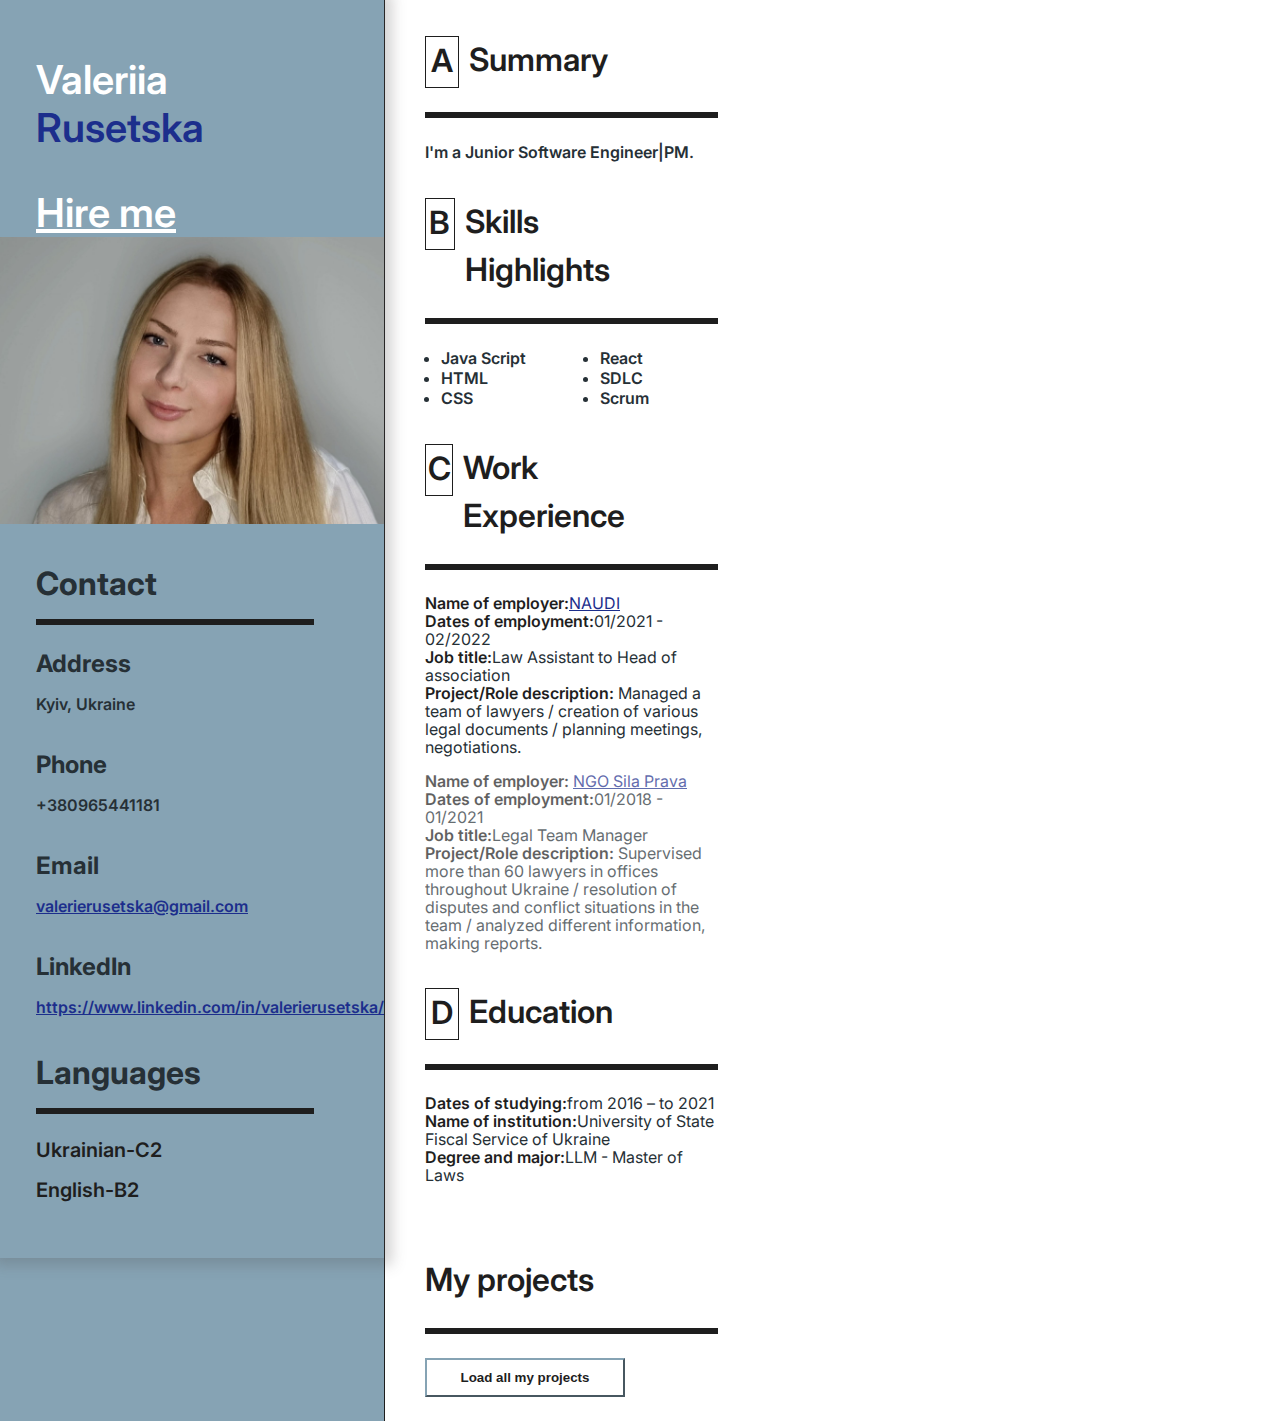
==== commit 44fc4720: "projects added" ====
--- a/CSS_Grid/index.html
+++ b/CSS_Grid/index.html
@@ -107,6 +107,11 @@
                         <span class="boldText text-education">Degree and major:</span>LLM - Master of Laws <br />
                     </p>
             </div>
+            <div class="projects flexGap padding-workInfo">
+                <h2 class="title-workInfo"> My projects </h2>
+                    <button class="boldText buttonLoad">Load all my projects</button>
+                    <div class="load-project"></div>
+            </div>
         </section>
     </main>
 <script src="./script.js"></script>
--- a/CSS_Grid/styles.css
+++ b/CSS_Grid/styles.css
@@ -297,8 +297,36 @@
   .nav {
     border: #1e1e1e 1px solid;
     width: 32px;
+    height: 50px;
     text-align: center;
   }
+  
+  .buttonLoad {
+    -webkit-appearance: none;
+       -moz-appearance: none;
+            appearance: none;
+    cursor: pointer;
+    border-color: var(--background-color-aside);
+    background-color: #fff;
+    padding: 10px 10px;
+    max-width: 200px;
+  }
+  
+  .load-project {
+    font-size: 16px;
+    display: flex;
+    flex-direction: column;
+    gap: 10px;
+  }
+  
+  .load-project a {
+    color: #1e1e1e;
+  }
+  
+  .load-project a:hover {
+    color: rgb(25, 0, 255);
+  }
+
   
   /*Hireme styles
   
